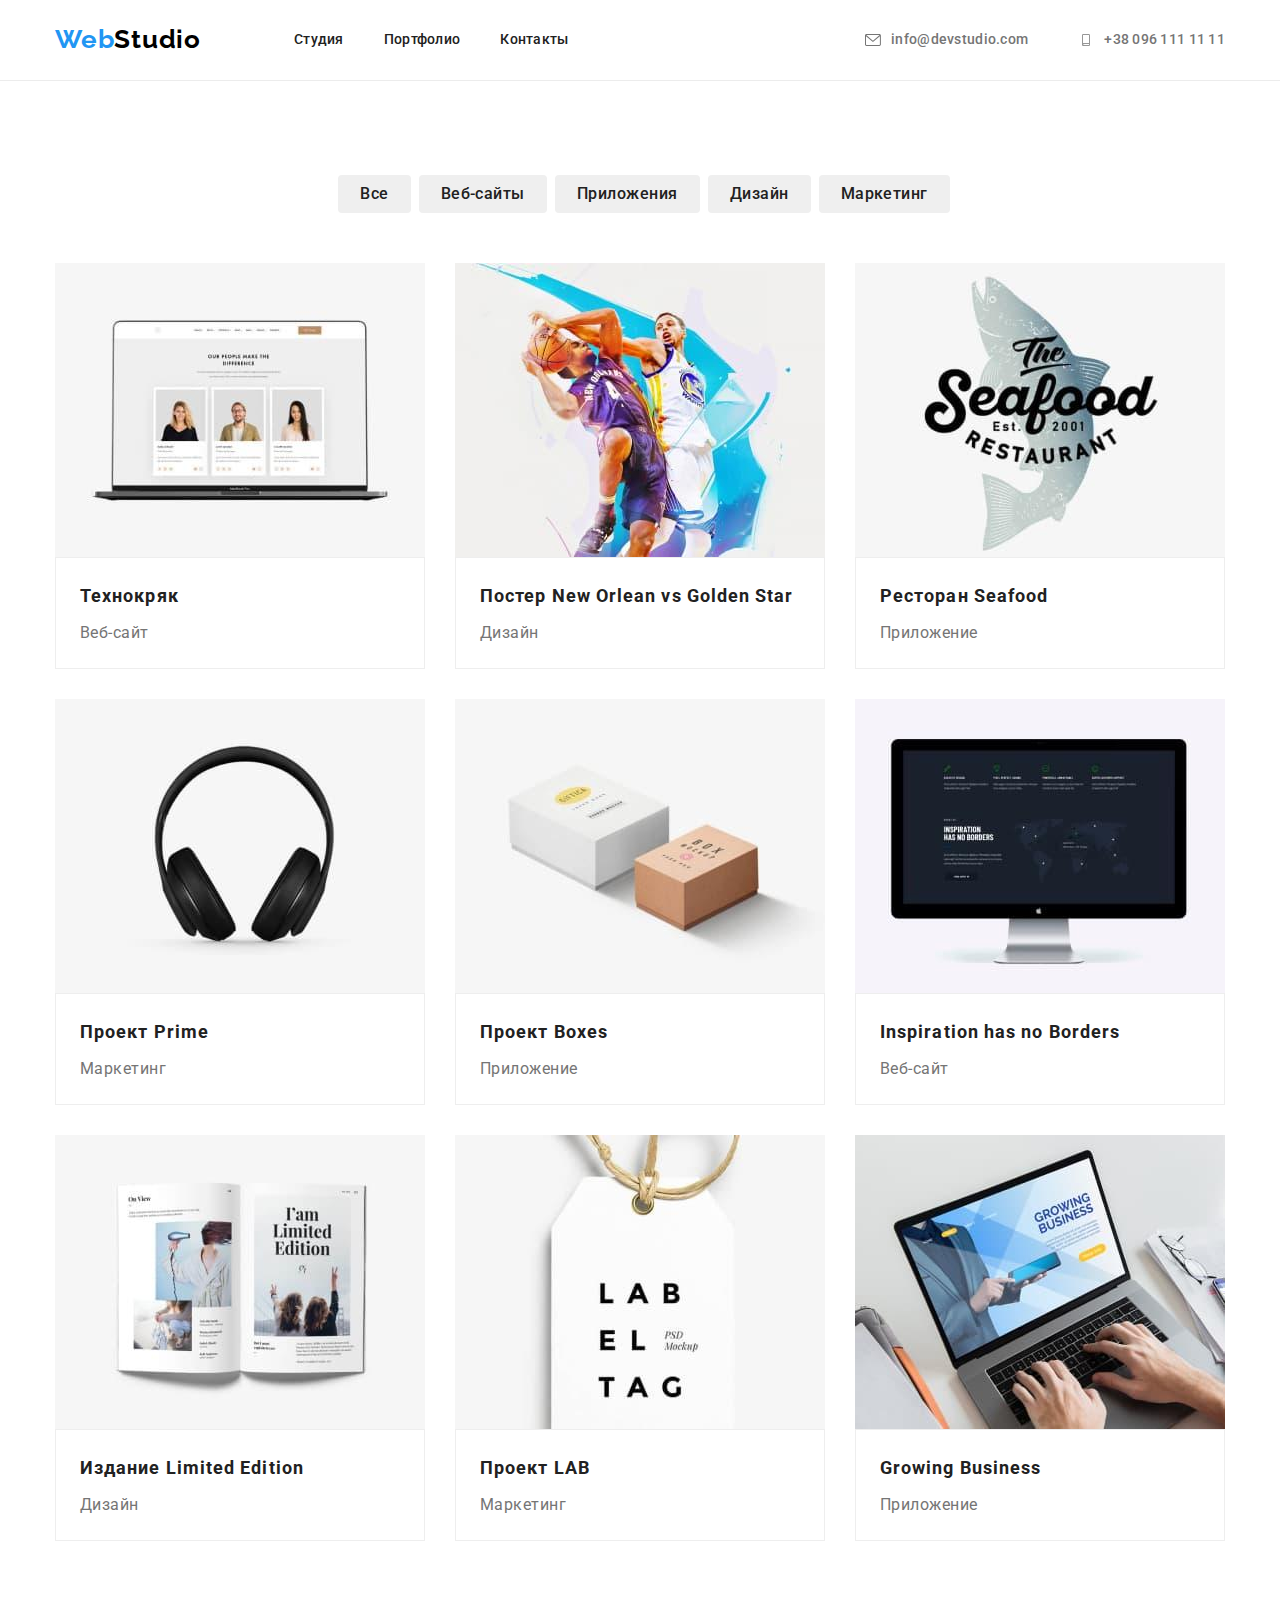
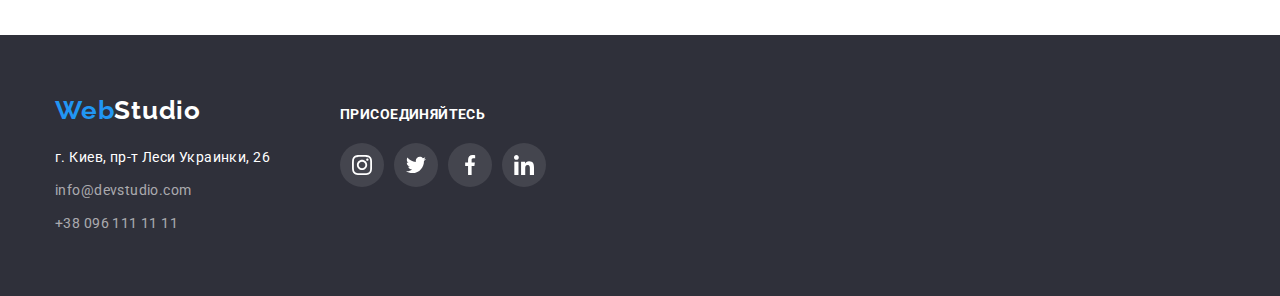
==== portfolio.html @ 17e36403 "add folders and files" ====
<!DOCTYPE html>
<html lang="ru">
  <head>
    <meta charset="UTF-8" />
    <meta http-equiv="X-UA-Compatible" content="IE=edge" />
    <meta name="viewport" content="width=device-width, initial-scale=1.0" />
    <link rel="preconnect" href="https://fonts.googleapis.com" />
    <link rel="preconnect" href="https://fonts.gstatic.com" crossorigin />
    <link
      href="https://fonts.googleapis.com/css2?family=Raleway:wght@700&family=Roboto:wght@400;500;700;900&display=swap"
      rel="stylesheet"
    />
    <link
      rel="stylesheet"
      href="https://cdnjs.cloudflare.com/ajax/libs/modern-normalize/1.1.0/modern-normalize.min.css"
    />
    <link rel="stylesheet" href="./css/styles.css" />
    <title>Document</title>
  </head>
  <body>
    <!--Шапка сайта-->
    <header class="header-portfolio header">
      <div class="container container-header">
        <nav class="container-nav">
          <a class="logo-header" href=""
            ><span class="logo-first">Web</span>Studio</a
          >
          <ul class="header-list list">
            <li class="header-item">
              <a class="header-link link" href="./index.html">Студия</a>
            </li>
            <li class="header-item">
              <a class="header-link link" href="./portfolio.html">Портфолио</a>
            </li>
            <li class="header-item">
              <a class="header-link link" href="">Контакты</a>
            </li>
          </ul>
        </nav>
        <div class="header-contact">
          <ul class="header-contacts-list list">
            <li class="header-mail-list">
              <a class="header-mail-link link" href="mailto:info@devstudio.com">
                <svg class="header-mail-icon" width="16" height="12">
                  <use href="./images/icons.svg#mail"></use>
                </svg>
                info@devstudio.com
              </a>
            </li>
            <li class="header-tel-list">
              <a class="header-tel-link link" href="tel:+380961111111">
                <svg class="header-tel-icon" width="16" height="12">
                  <use href="./images/icons.svg#smartphone"></use>
                </svg>
                +38 096 111 11 11</a
              >
            </li>
          </ul>
        </div>
      </div>
    </header>
    <main>
      <!-- Наши проекты -->
      <section class="projects">
        <h1 class="projects-title">Наши проекты</h1>
        <div class="container-projects container">
          <ul class="projects-list list">
            <li class="projects-item">
              <button
                href=""
                class="projects-link btn-portfolio btn-portfolio-text"
                type="button"
              >
                Все
              </button>
            </li>
            <li class="projects-item">
              <button
                href=""
                class="projects-link btn-portfolio btn-portfolio-text"
                type="button"
              >
                Веб-сайты
              </button>
            </li>
            <li class="projects-item">
              <button
                href=""
                class="projects-link btn-portfolio btn-portfolio-text"
                type="button"
              >
                Приложения
              </button>
            </li>
            <li class="projects-item">
              <button
                href=""
                class="projects-link btn-portfolio btn-portfolio-text"
                type="button"
              >
                Дизайн
              </button>
            </li>
            <li class="projects-item">
              <button
                href=""
                class="projects-link btn-portfolio btn-portfolio-text"
                type="button"
              >
                Маркетинг
              </button>
            </li>
          </ul>
        </div>
        <div class="container">
          <ul class="work-list list">
            <li class="work-item">
              <a class="work-link link" href="">
                <img
                  class="work-picture no-gap"
                  src="./images/portfolio1.jpg"
                  alt="трое людей"
                  width="370"
                />
                <div class="work-border">
                  <h2 class="company">Технокряк</h2>
                  <p class="company-work">Веб-сайт</p>
                </div>
              </a>
            </li>
            <li class="work-item">
              <a class="work-link link" href=""
                ><img
                  class="work-picture no-gap"
                  src="./images/portfolio2.jpg"
                  alt="двое баскетболистов с мячом"
                  width="370"
                />
                <div class="work-border">
                  <h2 class="company">
                    Постер <span lang="en">New Orlean vs Golden Star</span>
                  </h2>
                  <p class="company-work">Дизайн</p>
                </div>
              </a>
            </li>
            <li class="work-item">
              <a class="work-link link" href=""
                ><img
                  class="work-picture no-gap"
                  src="./images/portfolio3.jpg"
                  alt="логотип"
                  width="370"
                />
                <div class="work-border">
                  <h2 class="company">
                    Ресторан <span lang="en">Seafood</span>
                  </h2>
                  <p class="company-work">Приложение</p>
                </div>
              </a>
            </li>
            <li class="work-item">
              <a class="work-link link" href=""
                ><img
                  class="work-picture no-gap"
                  src="./images/portfolio4.jpg"
                  alt="наушники"
                  width="370"
                />
                <div class="work-border">
                  <h2 class="company">Проект <span lang="en">Prime</span></h2>
                  <p class="company-work">Маркетинг</p>
                </div>
              </a>
            </li>
            <li class="work-item">
              <a class="work-link link" href=""
                ><img
                  class="work-picture no-gap"
                  src="./images/portfolio5.jpg"
                  alt="два кубика"
                  width="370"
                />
                <div class="work-border">
                  <h2 class="company">Проект <span lang="en">Boxes</span></h2>
                  <p class="company-work">Приложение</p>
                </div>
              </a>
            </li>
            <li class="work-item">
              <a class="work-link link" href=""
                ><img
                  class="work-picture no-gap"
                  src="./images/portfolio6.jpg"
                  alt="монитор"
                  width="370"
                />
                <div class="work-border">
                  <h2 class="company" lang="en">Inspiration has no Borders</h2>
                  <p class="company-work">Веб-сайт</p>
                </div>
              </a>
            </li>
            <li class="work-item">
              <a class="work-link link" href=""
                ><img
                  class="work-picture no-gap"
                  src="./images/portfolio7.jpg"
                  alt="книга"
                  width="370"
                />
                <div class="work-border">
                  <h2 class="company">
                    Издание <span lang="en">Limited Edition</span>
                  </h2>
                  <p class="company-work">Дизайн</p>
                </div>
              </a>
            </li>
            <li class="work-item">
              <a class="work-link link" href=""
                ><img
                  class="work-picture no-gap"
                  src="./images/portfolio8.jpg"
                  alt="логотип"
                  width="370"
                />
                <div class="work-border">
                  <h2 class="company">Проект <span lang="en">LAB</span></h2>
                  <p class="company-work">Маркетинг</p>
                </div>
              </a>
            </li>
            <li class="work-item">
              <a class="work-link link" href=""
                ><img
                  class="work-picture no-gap"
                  src="./images/portfolio9.jpg"
                  alt="руки на ноутбуке"
                  width="370"
                />
                <div class="work-border">
                  <h2 class="company" lang="en">Growing Business</h2>
                  <p class="company-work">Приложение</p>
                </div>
              </a>
            </li>
          </ul>
        </div>
      </section>
    </main>
    <footer class="footer">
      <div class="footer-container container">
        <div class="container-footer-box">
          <div class="container-logo-footer">
            <a class="logo-footer" href=""
              ><span class="logo-first">Web</span>Studio</a
            >
          </div>
          <address href="" class="footer-address">
            г. Киев, пр-т Леси Украинки, 26
          </address>
          <ul class="list">
            <li class="footer-mail">
              <a class="footer-contacts link" href="mailto:info@devstudio.com"
                >info@devstudio.com</a
              >
            </li>
            <li class="footer-tell">
              <a class="footer-contacts link" href="tel:+380961111111"
                >+38 096 111 11 11</a
              >
            </li>
          </ul>
        </div>
        <div class="footer-icon">
          <h3 class="footer-title">присоединяйтесь</h3>
          <ul class="footer-icon-list list">
            <li class="footer-icon-item">
              <a href="" class="footer-icon-link">
                <svg class="footer-icon-svg" width="20" height="20">
                  <use href="./images/icons.svg#instagram"></use>
                </svg>
              </a>
            </li>
            <li class="footer-icon-item">
              <a href="" class="footer-icon-link">
                <svg class="footer-icon-svg" width="20" height="20">
                  <use href="./images/icons.svg#twitter"></use>
                </svg>
              </a>
            </li>
            <li class="footer-icon-item">
              <a href="" class="footer-icon-link">
                <svg class="footer-icon-svg" width="20" height="20">
                  <use href="./images/icons.svg#facebook"></use>
                </svg>
              </a>
            </li>
            <li class="footer-icon-item">
              <a href="" class="footer-icon-link">
                <svg class="footer-icon-svg" width="20" height="20">
                  <use href="./images/icons.svg#linkedin"></use>
                </svg>
              </a>
            </li>
          </ul>
        </div>
      </div>
    </footer>
  </body>
</html>
---- css/styles.css ----
html {
  box-sizing: border-box;
}

/* *,
*::before,
*::after {
  box-sizing: inherit;
} */

:root {
  --primary-title-color: #212121;
  --accent-color: #2196f3;
  --secondary-color: #757575;
  --background-color: #ffffff;
}

p,
h1,
h2,
h3,
h4,
h5,
h6 {
  margin: 0;
}

ul {
  margin: 0;
  padding: 0;
}

body {
  font-family: "Roboto", sans-serif;
  background-color: var(--background-color);
}

.link {
  text-decoration: none;
}

.list {
  list-style-type: none;
  margin: 0;
}

.container {
  width: 1200px;
  padding-left: 15px;
  padding-right: 15px;
  margin-left: auto;
  margin-right: auto;
}

/* --------------HEADER-------------- */

.logo-header {
  font-family: Raleway;
  font-weight: 700;
  font-size: 26px;
  line-height: 1.2;
  letter-spacing: 0.03em;
  color: #000000;
  text-decoration: none;
}

.logo-header {
  margin-right: 93px;
}

.logo-first {
  color: var(--accent-color);
}

.header-list {
  display: flex;
}

.header-link {
  font-weight: 500;
  font-size: 14px;
  line-height: 1.14;
  letter-spacing: 0.02em;
  color: var(--primary-title-color);
}

.header-item:not(:last-child) {
  margin-right: 40px;
}

.link:hover,
.link:focus {
  color: var(--accent-color);
}

.container-header {
  display: flex;
}

.container-nav {
  display: flex;
  align-items: center;
}

.header {
  border-color: #ececec;
  padding-top: 24px;
  padding-bottom: 25px;
}

.header-mail-link,
.header-tel-link {
  display: flex;
  align-items: center;
  font-weight: 500;
  font-size: 14px;
  line-height: 1.14;
  letter-spacing: 0.02em;
  color: var(--secondary-color);
}

.header-contact {
  margin-left: auto;
  display: flex;
  align-items: center;
}

.header-contacts-list {
  display: flex;
}

.header-mail-list .header-tel-list {
  display: flex;
}

.header-tel-list {
  margin-left: 50px;
}

.header-mail-icon,
.header-tel-icon {
  fill: currentColor;
  margin-right: 10px;
}

/* --------------HERO-------------- */

.hero {
  background-color:#2f303a;
  background-image: url(../images/herobcg.png),url(../images/hero.jpg);
  background-repeat: no-repeat;
  background-position: center;
  background-size: cover;
  max-width: 1600px;
  padding-top: 200px;
  padding-bottom: 200px;
  margin-left: auto;
  margin-right: auto;
}

.hero-title {
  font-weight: 900;
  font-size: 44px;
  line-height: 1.36;
  text-align: center;
  letter-spacing: 0.06em;
  text-transform: uppercase;
  color: var(--background-color);
  width: 696px;
  margin: 0 auto;
  margin-bottom: 30px;
}

.btn {
  font-weight: bold;
  font-size: 16px;
  line-height: 1.87;
  display: flex;
  align-items: center;
  text-align: center;
  letter-spacing: 0.06em;
  color: var(--background-color);
  width: 200px;
  height: 50px;
  background: #2196f3;
  box-shadow: 0px 4px 4px rgba(0, 0, 0, 0.15);
  border-radius: 4px;
  border: none;
  justify-content: center;
  cursor: pointer;
}

.hero-btn {
  margin: 0 auto;
}

/* --------------ABOUT US-------------- */

.about {
  padding-top: 94px;
}

.about-list {
  display: flex;
  margin-left: -30px;
}

.about-item {
  flex-basis: calc(100% / 4 - 30px);
  margin-left: 30px;
}

.about-icon-bcg{
  width: 270px;
  height: 120px;
  display: flex;
  background: #F5F4FA;
  justify-content: center;
  align-items: center;
  border-radius: 4px;
  margin-bottom: 30px;
}

.about-title {
  margin-bottom: 10px;
}

.title {
  font-weight: 700;
  font-size: 14px;
  line-height: 1.14;
  letter-spacing: 0.03em;
  text-transform: uppercase;
  color: var(--primary-title-color);
}

.about-text {
  font-size: 14px;
  line-height: 1.71;
  letter-spacing: 0.03em;
  color: var(--secondary-color);
}

/* --------------WHAT WE DO-------------- */

.gallery-title,
.team-title {
  font-weight: 700;
  font-size: 36px;
  line-height: 1.17;
  text-align: center;
  letter-spacing: 0.03em;
  color: var(--primary-title-color);
  margin-bottom: 50px;
}

.gallery-section {
  display: flex;
  padding-top: 94px;
  padding-bottom: 94px;
}

.galery-list {
  display: flex;
  margin-left: -30px;
}

.gallery-item {
  flex-basis: calc(100% / 3 - 30px);
  margin-left: 30px;
}

/* --------------OUR TEAM-------------- */

.team-name {
  font-weight: 500;
  font-size: 16px;
  line-height: 1.19;
  text-align: center;
  letter-spacing: 0.03em;
  color: var(--primary-title-color);
  margin-bottom: 10px;
}

.team-profession {
  font-size: 16px;
  line-height: 1.19;
  text-align: center;
  letter-spacing: 0.03em;
  color: var(--secondary-color);
}

.team-section {
  padding-top: 94px;
  padding-bottom: 94px;
  background: #f5f4fa;
}

.team-list {
  display: flex;
  margin-left: -30px;
}

.team-item {
  flex-basis: calc(100% / 4 - 30px);
  margin-left: 30px;
  box-shadow: 0px 1px 3px rgba(0, 0, 0, 0.12), 0px 1px 1px rgba(0, 0, 0, 0.14), 0px 2px 1px rgba(0, 0, 0, 0.2);
  border-radius: 0px 0px 4px 4px;
  background:var(--background-color);
}

.team-worker {
  padding-top: 30px;
  padding-bottom: 30px;
}

.team-icon-list {
  display: flex;
  align-items: center;
  justify-content: center;
  margin-top: 16px;
}

.team-icon-item:not(:first-child) {
  display: flex;
  align-items: center;
  justify-content: center;
  margin-left: 10px;
}

.team-icon-link{
  display: flex;
  justify-content: center;
  align-items: center;
  width: 44px;
  height: 44px;
  border-radius: 50%;
  cursor: pointer;
}

.team-icon-svg{
  fill:#AFB1B8; 
}

.team-icon-link:hover .team-icon-svg,
.team-icon-link:focus .team-icon-svg{
  fill:var(--background-color); 
}

.team-icon-link:hover,
.team-icon-link:focus {
  background-color: var(--accent-color);
}

/* --------------OUR CLIENTS-------------*/

.clients{
  padding-top: 94px;
  padding-bottom: 94px;
}

.clients-title{
  font-weight: 700;
font-size: 36px;
line-height: 1.17;
text-align: center;
letter-spacing: 0.03em;
color: var(--primary-title-color);
margin-bottom: 50px;
}

.clients-list{
  display: flex;
  justify-content: center;
  margin-left: -30px;
}

.clients-link{
  width: 170px;
  height: 92px;
  display: flex;
  justify-content: center;
  align-items: center;
  border: 1px solid #AFB1B8;
  box-sizing: border-box;
  border-radius: 4px;
  margin-left: 30px;
  cursor: pointer;
}  

.clients-icon{
fill: #AFB1B8;
}

.clients-link:hover .clients-icon,
.clients-link:focus .clients-icon {
  fill:var(--accent-color);
} 

.clients-link:hover,
.clients-link:focus{
  border-color: var(--accent-color);
}


/* --------------FOOTER-------------- */

.footer{
  background-color: #2f303a;
  padding-top: 60px;
  padding-bottom: 60px;
}

.footer-container{
  display: flex;
  flex-direction: row;
}

.container-footer-box{
  margin-right: 70px;
}

.logo-footer {
  font-family: Raleway;
  font-weight: 700;
  font-size: 26px;
  line-height: 1.2;
  letter-spacing: 0.03em;
  color: var(--background-color);
  text-decoration: none;
}

.footer-address {
  font-style: normal;
  font-size: 14px;
  line-height: 1.71;
  letter-spacing: 0.03em;
  color: var(--background-color);
  margin-bottom: 9px;
}

.footer-contacts {
  font-size: 14px;
  line-height: 1.71;
  letter-spacing: 0.03em;
  color: rgba(255, 255, 255, 0.6);
}

.container-logo-footer {
  margin-bottom: 20px;
}

.footer-mail {
  margin-bottom: 9px;
}

.footer-title{
  font-weight: 700;
  font-size: 14px;
  line-height: 1.14;
  letter-spacing: 0.03em;
  text-transform: uppercase;
  color:var(--background-color);
  margin-bottom: 20px;
}

.footer-icon-list {
  display: flex;
  align-items: center;
  margin-top: 16px;
}

.footer-icon-item:not(:first-child) {
  display: flex;
  align-items: center;
  justify-content: center;
  margin-left: 10px;
}

.footer-icon-link{
  display: flex;
  justify-content: center;
  align-items: center;
  width: 44px;
  height: 44px;
  border-radius: 50%;
  cursor: pointer;
  background: rgba(255, 255, 255, 0.1);
}

.footer-icon-svg{
  fill:var(--background-color); 
}

.footer-icon-link:hover .footer-icon-svg,
.footer-icon-link:focus .footer-icon-svg{
  fill:var(--background-color); 
}

.footer-icon-link:hover,
.footer-icon-link:focus{
  background-color: var(--accent-color);
}

.footer-icon{
  padding-top: 12px;
}

/* --------------PORTFOLIO-------------- */

.header-portfolio {
  border-bottom: 1px solid #ececec;
}

.projects {
  padding-top: 94px;
  padding-bottom: 94px;
}

.container-projects {
  margin-bottom: 50px;
}

.projects-title {
  display: none;
}

.projects-list {
  display: flex;
  justify-content: center;
}

.projects-link {
  margin-left: 8px;
  padding: 6px 22px;
}

.btn-portfolio:hover,
.btn-portfolio:focus {
  background-color: var(--accent-color);
  color: var(--background-color);
  cursor: pointer;
  border: none;
  background: var(--accent-color);
  box-shadow: 0px 3px 1px rgba(0, 0, 0, 0.1), 0px 1px 2px rgba(0, 0, 0, 0.08), 0px 2px 2px rgba(0, 0, 0, 0.12);
}

.btn-portfolio-text {
  font-family: inherit;
  font-weight: 500;
  font-size: 16px;
  line-height: 1.62;
  text-align: center;
  letter-spacing: 0.03em;
  color: var(--primary-title-color);
  border-radius: 4px;
  border: none;
}

.work-list {
  display: flex;
  flex-wrap: wrap;
  margin-left: -30px;
  margin-bottom: -30px;
}

.work-link {
  display:block;
}

.work-item {
  display: block;
  flex-basis: calc(100% / 3 - 30px);
  background: #ffffff;
  box-sizing: border-box;
  margin-left: 30px;
  margin-bottom: 30px;
  max-width: 370px;
}
.work-item:hover,
.work-item:focus{
  box-shadow: 0px 1px 1px rgba(0, 0, 0, 0.12), 0px 4px 4px rgba(0, 0, 0, 0.06), 1px 4px 6px rgba(0, 0, 0, 0.16);
}

.work-border {
  display: block;
  padding: 20px 24px;
  border: 1px solid #eeeeee;
}

.company {
  font-weight: 700;
  font-size: 18px;
  line-height: 2;
  letter-spacing: 0.06em;
  color: var(--primary-title-color);
  margin-bottom: 4px;
}

.company-work {
  font-size: 16px;
  line-height: 1.87;
  letter-spacing: 0.03em;
  color: var(--secondary-color);
}

.work-picture.no-gap{
  display: block;
}
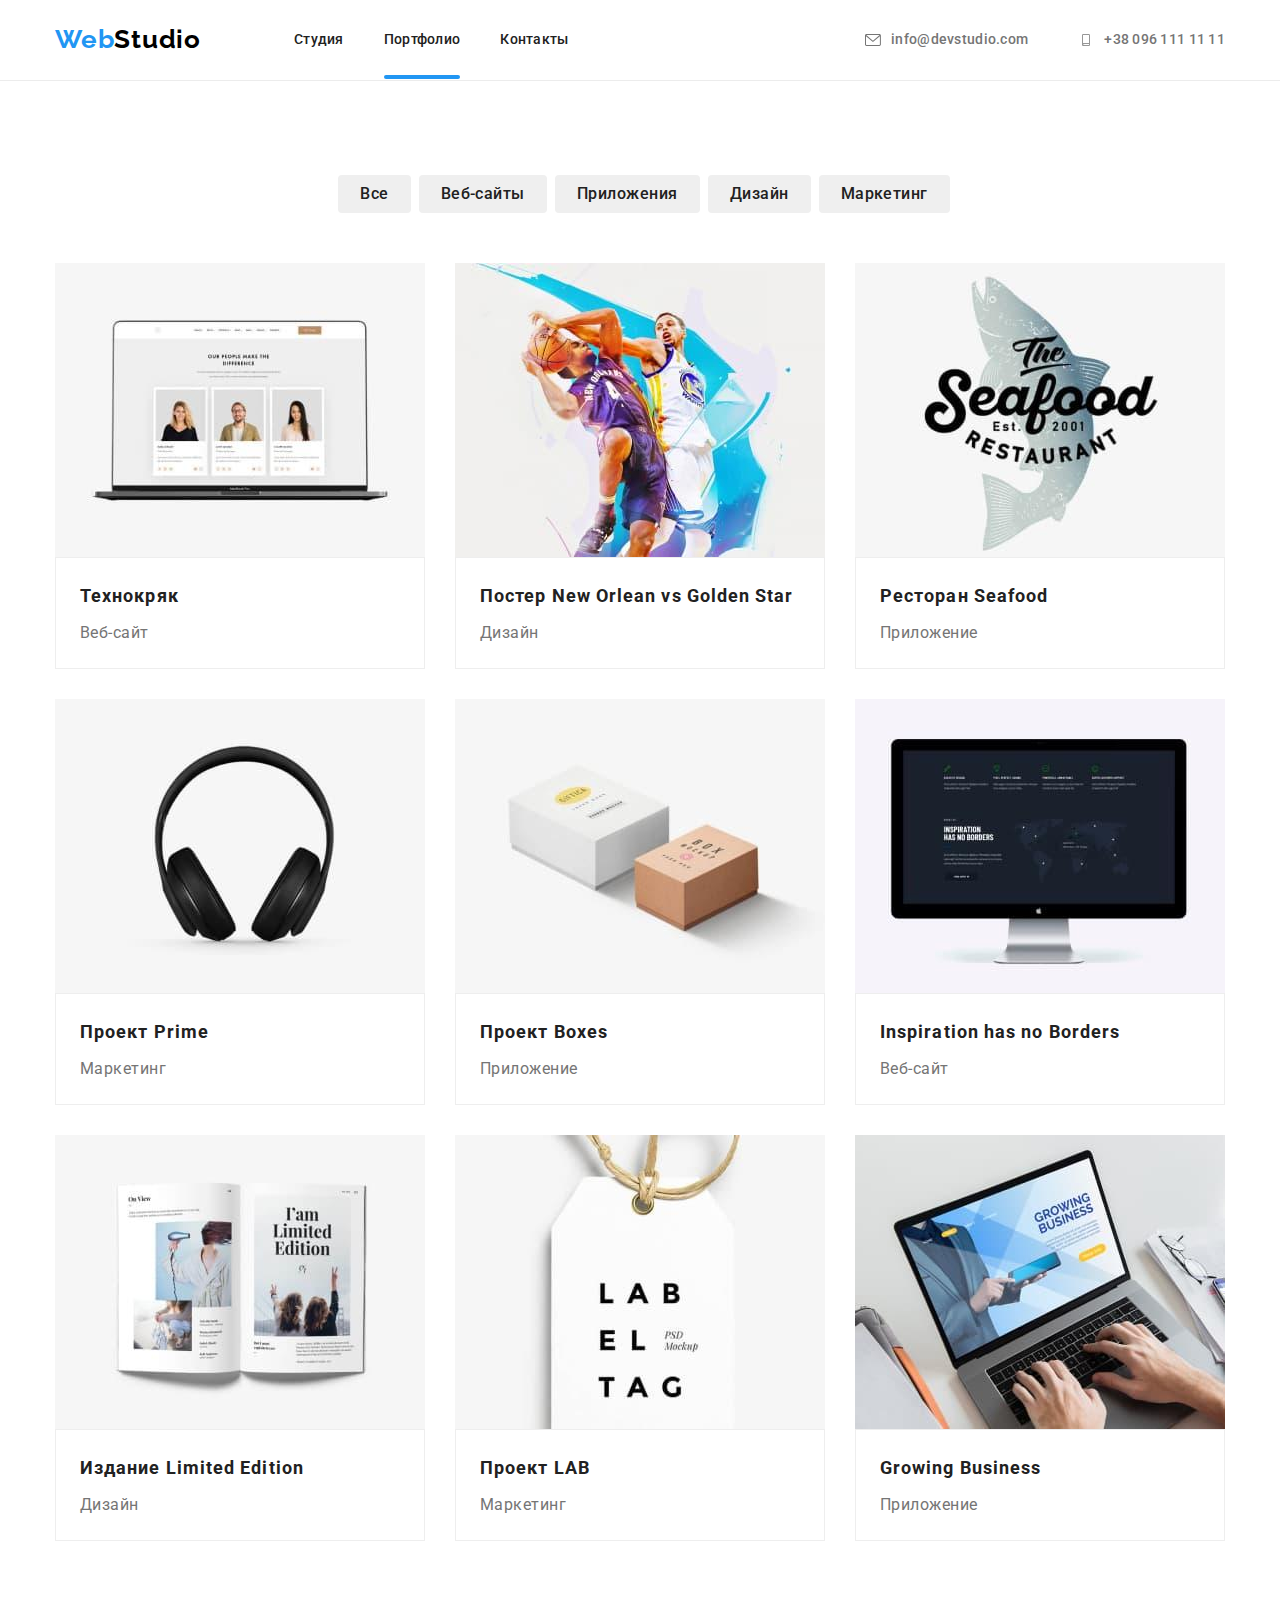
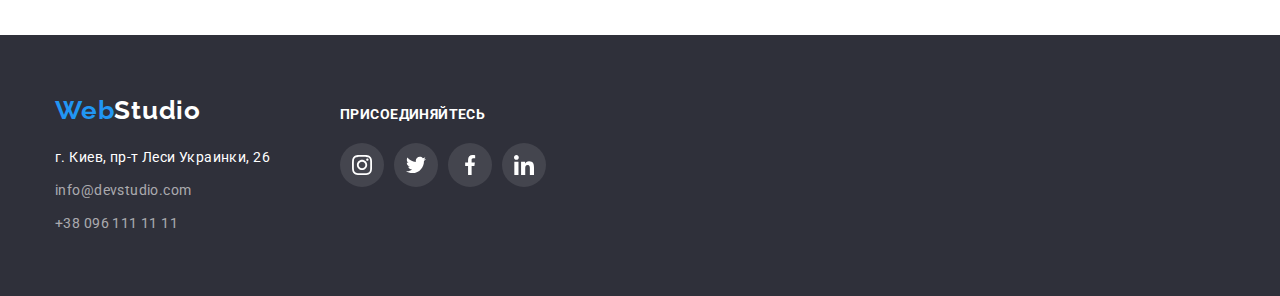
==== commit 6dadca95: "add lines on link" ====
--- a/portfolio.html
+++ b/portfolio.html
@@ -30,7 +30,9 @@
               <a class="header-link link" href="./index.html">Студия</a>
             </li>
             <li class="header-item">
-              <a class="header-link link" href="./portfolio.html">Портфолио</a>
+              <a class="header-link link current" href="./portfolio.html"
+                >Портфолио</a
+              >
             </li>
             <li class="header-item">
               <a class="header-link link" href="">Контакты</a>
@@ -116,12 +118,19 @@
           <ul class="work-list list">
             <li class="work-item">
               <a class="work-link link" href="">
-                <img
-                  class="work-picture no-gap"
-                  src="./images/portfolio1.jpg"
-                  alt="трое людей"
-                  width="370"
-                />
+                <div class="work-wrapper">
+                  <img
+                    class="work-picture no-gap"
+                    src="./images/portfolio1.jpg"
+                    alt="трое людей"
+                    width="370"
+                  />
+                  <p class="work-text">
+                    Технокряк это современная площадка распространения
+                    коронавируса. Компании используют эту платформу для
+                    цифрового шпионажа и атак на защищённые сервера конкурентов.
+                  </p>
+                </div>
                 <div class="work-border">
                   <h2 class="company">Технокряк</h2>
                   <p class="company-work">Веб-сайт</p>
@@ -129,13 +138,20 @@
               </a>
             </li>
             <li class="work-item">
-              <a class="work-link link" href=""
-                ><img
-                  class="work-picture no-gap"
-                  src="./images/portfolio2.jpg"
-                  alt="двое баскетболистов с мячом"
-                  width="370"
-                />
+              <a class="work-link link" href="">
+                <div class="work-wrapper">
+                  <img
+                    class="work-picture no-gap"
+                    src="./images/portfolio2.jpg"
+                    alt="двое баскетболистов с мячом"
+                    width="370"
+                  />
+                  <p class="work-text">
+                    Технокряк это современная площадка распространения
+                    коронавируса. Компании используют эту платформу для
+                    цифрового шпионажа и атак на защищённые сервера конкурентов.
+                  </p>
+                </div>
                 <div class="work-border">
                   <h2 class="company">
                     Постер <span lang="en">New Orlean vs Golden Star</span>
@@ -145,13 +161,20 @@
               </a>
             </li>
             <li class="work-item">
-              <a class="work-link link" href=""
-                ><img
-                  class="work-picture no-gap"
-                  src="./images/portfolio3.jpg"
-                  alt="логотип"
-                  width="370"
-                />
+              <a class="work-link link" href="">
+                <div class="work-wrapper">
+                  <img
+                    class="work-picture no-gap"
+                    src="./images/portfolio3.jpg"
+                    alt="логотип"
+                    width="370"
+                  />
+                  <p class="work-text">
+                    Технокряк это современная площадка распространения
+                    коронавируса. Компании используют эту платформу для
+                    цифрового шпионажа и атак на защищённые сервера конкурентов.
+                  </p>
+                </div>
                 <div class="work-border">
                   <h2 class="company">
                     Ресторан <span lang="en">Seafood</span>
@@ -161,13 +184,20 @@
               </a>
             </li>
             <li class="work-item">
-              <a class="work-link link" href=""
-                ><img
-                  class="work-picture no-gap"
-                  src="./images/portfolio4.jpg"
-                  alt="наушники"
-                  width="370"
-                />
+              <a class="work-link link" href="">
+                <div class="work-wrapper">
+                  <img
+                    class="work-picture no-gap"
+                    src="./images/portfolio4.jpg"
+                    alt="наушники"
+                    width="370"
+                  />
+                  <p class="work-text">
+                    Технокряк это современная площадка распространения
+                    коронавируса. Компании используют эту платформу для
+                    цифрового шпионажа и атак на защищённые сервера конкурентов.
+                  </p>
+                </div>
                 <div class="work-border">
                   <h2 class="company">Проект <span lang="en">Prime</span></h2>
                   <p class="company-work">Маркетинг</p>
@@ -175,13 +205,20 @@
               </a>
             </li>
             <li class="work-item">
-              <a class="work-link link" href=""
-                ><img
-                  class="work-picture no-gap"
-                  src="./images/portfolio5.jpg"
-                  alt="два кубика"
-                  width="370"
-                />
+              <a class="work-link link" href="">
+                <div class="work-wrapper">
+                  <img
+                    class="work-picture no-gap"
+                    src="./images/portfolio5.jpg"
+                    alt="два кубика"
+                    width="370"
+                  />
+                  <p class="work-text">
+                    Технокряк это современная площадка распространения
+                    коронавируса. Компании используют эту платформу для
+                    цифрового шпионажа и атак на защищённые сервера конкурентов.
+                  </p>
+                </div>
                 <div class="work-border">
                   <h2 class="company">Проект <span lang="en">Boxes</span></h2>
                   <p class="company-work">Приложение</p>
@@ -189,13 +226,20 @@
               </a>
             </li>
             <li class="work-item">
-              <a class="work-link link" href=""
-                ><img
-                  class="work-picture no-gap"
-                  src="./images/portfolio6.jpg"
-                  alt="монитор"
-                  width="370"
-                />
+              <a class="work-link link" href="">
+                <div class="work-wrapper">
+                  <img
+                    class="work-picture no-gap"
+                    src="./images/portfolio6.jpg"
+                    alt="монитор"
+                    width="370"
+                  />
+                  <p class="work-text">
+                    Технокряк это современная площадка распространения
+                    коронавируса. Компании используют эту платформу для
+                    цифрового шпионажа и атак на защищённые сервера конкурентов.
+                  </p>
+                </div>
                 <div class="work-border">
                   <h2 class="company" lang="en">Inspiration has no Borders</h2>
                   <p class="company-work">Веб-сайт</p>
@@ -203,13 +247,20 @@
               </a>
             </li>
             <li class="work-item">
-              <a class="work-link link" href=""
-                ><img
-                  class="work-picture no-gap"
-                  src="./images/portfolio7.jpg"
-                  alt="книга"
-                  width="370"
-                />
+              <a class="work-link link" href="">
+                <div class="work-wrapper">
+                  <img
+                    class="work-picture no-gap"
+                    src="./images/portfolio7.jpg"
+                    alt="книга"
+                    width="370"
+                  />
+                  <p class="work-text">
+                    Технокряк это современная площадка распространения
+                    коронавируса. Компании используют эту платформу для
+                    цифрового шпионажа и атак на защищённые сервера конкурентов.
+                  </p>
+                </div>
                 <div class="work-border">
                   <h2 class="company">
                     Издание <span lang="en">Limited Edition</span>
@@ -219,13 +270,20 @@
               </a>
             </li>
             <li class="work-item">
-              <a class="work-link link" href=""
-                ><img
-                  class="work-picture no-gap"
-                  src="./images/portfolio8.jpg"
-                  alt="логотип"
-                  width="370"
-                />
+              <a class="work-link link" href="">
+                <div class="work-wrapper">
+                  <img
+                    class="work-picture no-gap"
+                    src="./images/portfolio8.jpg"
+                    alt="логотип"
+                    width="370"
+                  />
+                  <p class="work-text">
+                    Технокряк это современная площадка распространения
+                    коронавируса. Компании используют эту платформу для
+                    цифрового шпионажа и атак на защищённые сервера конкурентов.
+                  </p>
+                </div>
                 <div class="work-border">
                   <h2 class="company">Проект <span lang="en">LAB</span></h2>
                   <p class="company-work">Маркетинг</p>
@@ -233,13 +291,20 @@
               </a>
             </li>
             <li class="work-item">
-              <a class="work-link link" href=""
-                ><img
-                  class="work-picture no-gap"
-                  src="./images/portfolio9.jpg"
-                  alt="руки на ноутбуке"
-                  width="370"
-                />
+              <a class="work-link link" href="">
+                <div class="work-wrapper">
+                  <img
+                    class="work-picture no-gap"
+                    src="./images/portfolio9.jpg"
+                    alt="руки на ноутбуке"
+                    width="370"
+                  />
+                  <p class="work-text">
+                    Технокряк это современная площадка распространения
+                    коронавируса. Компании используют эту платформу для
+                    цифрового шпионажа и атак на защищённые сервера конкурентов.
+                  </p>
+                </div>
                 <div class="work-border">
                   <h2 class="company" lang="en">Growing Business</h2>
                   <p class="company-work">Приложение</p>
--- a/css/styles.css
+++ b/css/styles.css
@@ -2,11 +2,11 @@
   box-sizing: border-box;
 }
 
-/* *,
+*,
 *::before,
 *::after {
   box-sizing: inherit;
-} */
+}
 
 :root {
   --primary-title-color: #212121;
@@ -37,6 +37,9 @@
 
 .link {
   text-decoration: none;
+  transition-property: color;
+  transition-duration: 250ms; 
+  animation-timing-function:cubic-bezier(0.4, 0, 0.2, 1);
 }
 
 .list {
@@ -54,6 +57,12 @@
 
 /* --------------HEADER-------------- */
 
+.header {
+  border-bottom: 1px solid #ECECEC;
+  padding-top: 24px;
+  padding-bottom: 25px;
+}
+
 .logo-header {
   font-family: Raleway;
   font-weight: 700;
@@ -82,6 +91,22 @@
   line-height: 1.14;
   letter-spacing: 0.02em;
   color: var(--primary-title-color);
+  position: relative;
+  padding-top: 32px;
+  padding-bottom: 32px;
+  transition-duration: 250ms; 
+  animation-timing-function:cubic-bezier(0.4, 0, 0.2, 1);
+}
+
+.current::after {
+  content:"";
+  position: absolute;
+  width: 100%;    
+  height: 4px;
+  border-radius: 2px;
+  background-color:var(--accent-color);
+  display: block;
+  bottom: 0; 
 }
 
 .header-item:not(:last-child) {
@@ -100,12 +125,6 @@
 .container-nav {
   display: flex;
   align-items: center;
-}
-
-.header {
-  border-color: #ececec;
-  padding-top: 24px;
-  padding-bottom: 25px;
 }
 
 .header-mail-link,
@@ -172,26 +191,69 @@
 }
 
 .btn {
-  font-weight: bold;
+  font-weight: 700;
   font-size: 16px;
   line-height: 1.87;
-  display: flex;
-  align-items: center;
-  text-align: center;
   letter-spacing: 0.06em;
   color: var(--background-color);
   width: 200px;
   height: 50px;
-  background: #2196f3;
+  background-color: #2196f3;
   box-shadow: 0px 4px 4px rgba(0, 0, 0, 0.15);
   border-radius: 4px;
   border: none;
+  display: flex;
+  align-items: center;
+  text-align: center;
   justify-content: center;
   cursor: pointer;
 }
 
-.hero-btn {
+.hero-btn{
   margin: 0 auto;
+}
+
+.backdrop{
+  position: fixed;
+  width: 100vw;
+  height: 100vh;
+  top: 0;
+  display: flex;
+  align-items: center;
+  justify-content: center;
+  background-color: rgba(0, 0, 0, 0.2);
+  transition: opacity 500ms ease, visibility 500ms ease ; 
+}
+
+.backdrop.is-hidden{
+  opacity: 0;
+  visibility: hidden;
+  pointer-events: none;
+}
+
+.backdrop.is-hidden .modal{
+  transform: scale(3) rotate(360deg) ;
+}
+
+.modal{
+  min-width: 528px;
+  min-height: 581px;
+  position: relative;
+  background: var(--background-color);
+  box-shadow: 0px 1px 3px rgba(0, 0, 0, 0.12), 0px 1px 1px rgba(0, 0, 0, 0.14), 0px 2px 1px rgba(0, 0, 0, 0.2);
+  border-radius: 4px;
+  transition: transform 500ms ease;
+}
+
+.btn-close{
+  right: 8px;
+  top: 8px;
+  padding: 0;
+  border-radius: 50%;
+  position: absolute;
+  background-color: transparent;
+  border: none;
+  cursor: pointer;
 }
 
 /* --------------ABOUT US-------------- */
@@ -268,6 +330,30 @@
 .gallery-item {
   flex-basis: calc(100% / 3 - 30px);
   margin-left: 30px;
+}
+
+.galery-item-thumb{
+  position: relative;
+  display: flex;
+}
+
+.galery-thumb-box{
+  position: absolute;
+  width: 100%;
+  bottom: 0px;
+}
+
+.galery-thumb-title{
+  font-weight: 700;
+  font-size: 14px;
+  line-height: 1.14;
+  height: 70px;
+  letter-spacing: 0.03em;
+  text-transform: uppercase;
+  text-align: center;
+  padding: 27px 82px 27px 83px;
+  color: #FFFFFF;
+  background-color: rgba(47, 48, 58, 0.8);
 }
 
 /* --------------OUR TEAM-------------- */
@@ -336,6 +422,7 @@
   height: 44px;
   border-radius: 50%;
   cursor: pointer;
+  transition: background-color cubic-bezier(0.4, 0, 0.2, 1) 250ms;
 }
 
 .team-icon-svg{
@@ -386,6 +473,7 @@
   border-radius: 4px;
   margin-left: 30px;
   cursor: pointer;
+  transition: border-color cubic-bezier(0.4, 0, 0.2, 1) 250ms;
 }  
 
 .clients-icon{
@@ -486,6 +574,7 @@
   border-radius: 50%;
   cursor: pointer;
   background: rgba(255, 255, 255, 0.1);
+  transition: background-color cubic-bezier(0.4, 0, 0.2, 1) 250ms;
 }
 
 .footer-icon-svg{
@@ -555,6 +644,7 @@
   color: var(--primary-title-color);
   border-radius: 4px;
   border: none;
+  transition: background-color cubic-bezier(0.4, 0, 0.2, 1) 250ms;
 }
 
 .work-list {
@@ -564,9 +654,24 @@
   margin-bottom: -30px;
 }
 
-.work-link {
-  display:block;
-}
+.work-wrapper {
+  position: relative;
+  overflow: hidden;
+}
+
+.work-text{
+  position: absolute;
+  top: 0; 
+  font-size: 18px;
+  line-height: 1.56;
+  letter-spacing: 0.03em;
+  padding: 63px 24px;
+  bottom: 0;
+  color:var(--background-color);
+  background-color:rgba(33, 150, 243, 0.9);
+  transform: translateY(100%);
+  transition: transform 250ms cubic-bezier(0.4, 0, 0.2, 1);
+  }
 
 .work-item {
   display: block;
@@ -577,9 +682,14 @@
   margin-bottom: 30px;
   max-width: 370px;
 }
+
 .work-item:hover,
 .work-item:focus{
   box-shadow: 0px 1px 1px rgba(0, 0, 0, 0.12), 0px 4px 4px rgba(0, 0, 0, 0.06), 1px 4px 6px rgba(0, 0, 0, 0.16);
+}
+
+.work-item:hover .work-text{
+  transform: translateY(0);
 }
 
 .work-border {
